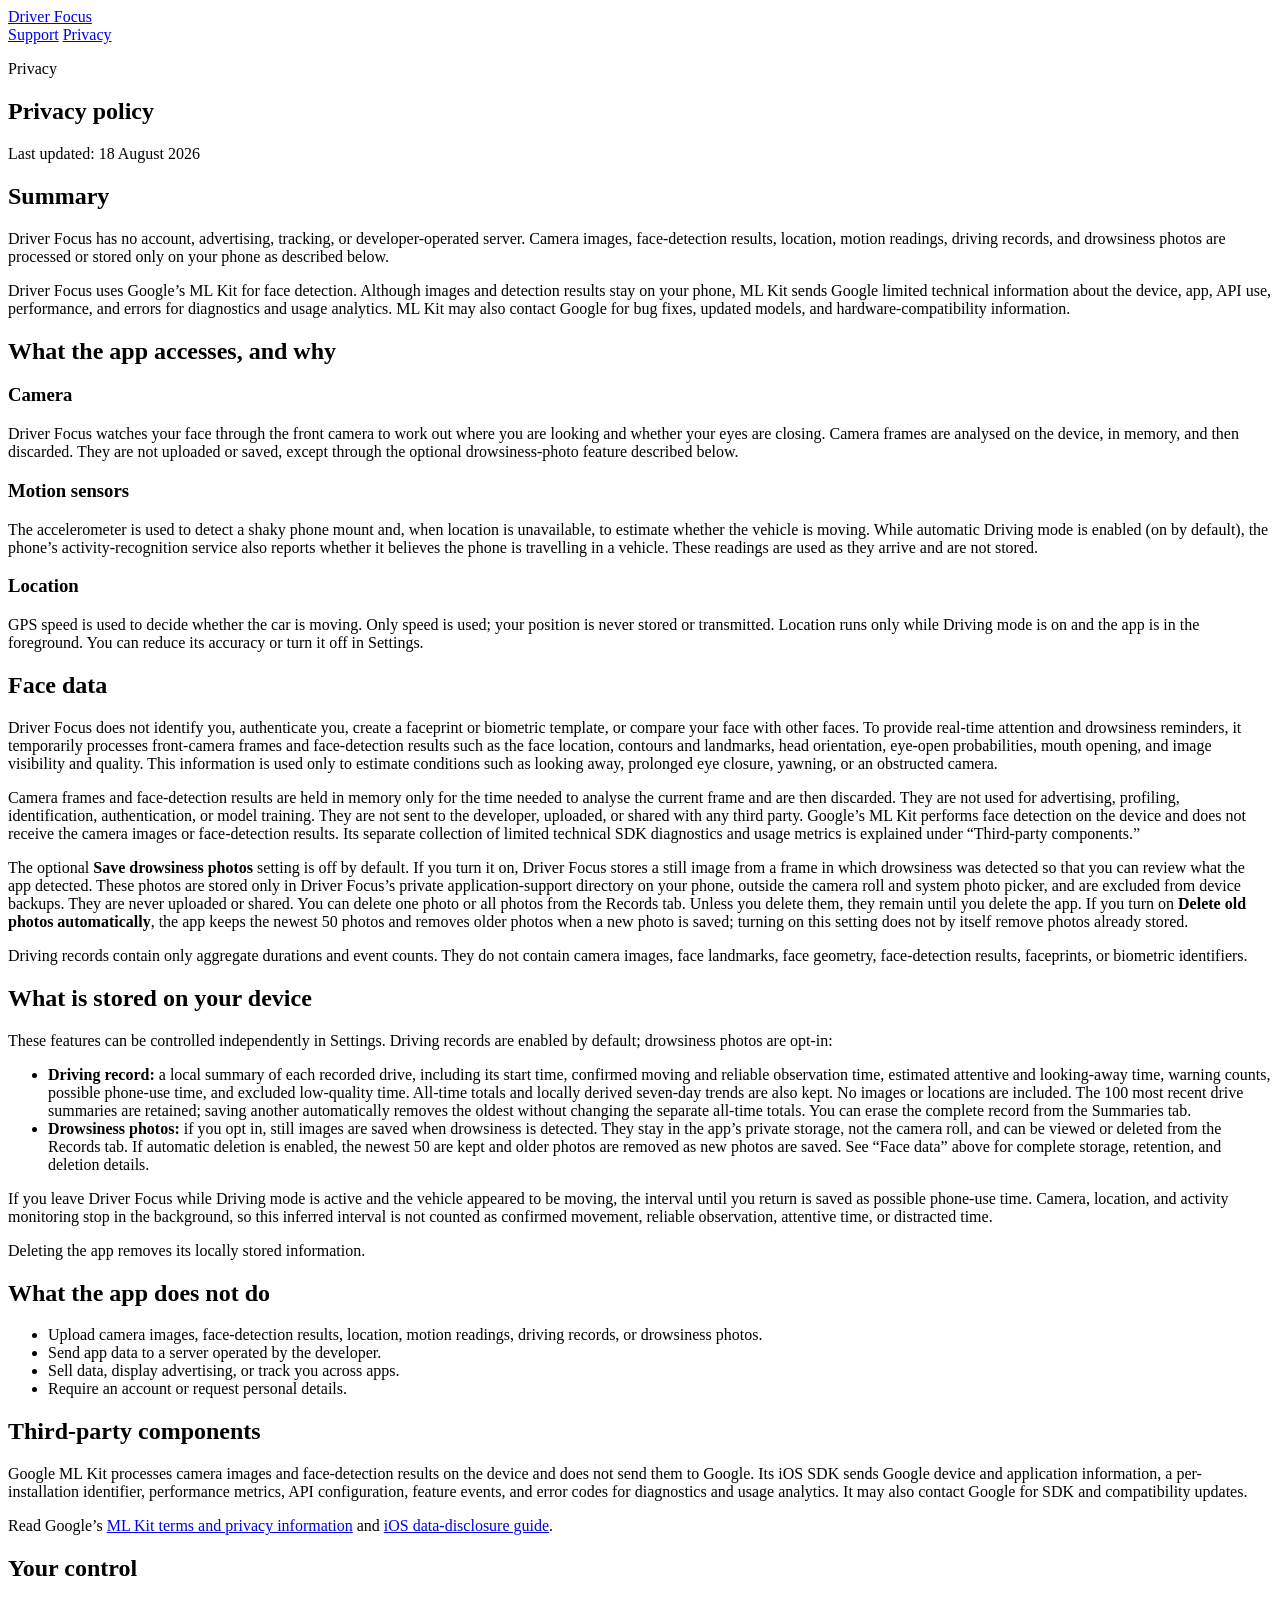
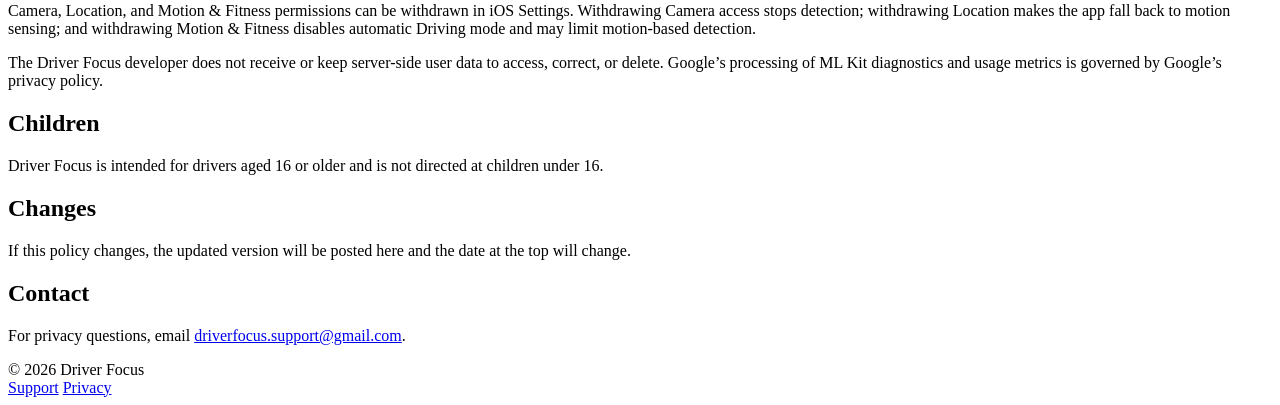
==== docs/privacy/index.html @ 236c4cf5 "update privacy policy" ====
<!doctype html>
<html lang="en">
  <head>
    <meta charset="utf-8">
    <meta name="viewport" content="width=device-width, initial-scale=1">
    <meta name="description" content="Privacy policy for Driver Focus.">
    <title>Privacy policy | Driver Focus</title>
    <link rel="icon" type="image/png" href="../assets/favicon-32.png">
    <link rel="apple-touch-icon" href="../assets/apple-touch-icon.png">
    <link rel="stylesheet" href="../assets/site.css">
  </head>
  <body>
    <header class="site-header">
      <nav class="nav shell" aria-label="Main navigation">
        <a class="brand" href="../">
          <span class="brand-mark" aria-hidden="true"></span>
          Driver Focus
        </a>
        <div class="nav-links">
          <a href="../support/">Support</a>
          <a href="./" aria-current="page">Privacy</a>
        </div>
      </nav>
    </header>
    <main class="shell">
      <article class="content">
        <p class="eyebrow">Privacy</p>
        <h1>Privacy policy</h1>
        <p class="meta">Last updated: 18 August 2026</p>

        <h2>Summary</h2>
        <p>
          Driver Focus has no account, advertising, tracking, or
          developer-operated server. Camera images, face-detection results,
          location, motion readings, driving records, and drowsiness photos are
          processed or stored only on your phone as described below.
        </p>
        <p>
          Driver Focus uses Google’s ML Kit for face detection. Although images
          and detection results stay on your phone, ML Kit sends Google limited
          technical information about the device, app, API use, performance,
          and errors for diagnostics and usage analytics. ML Kit may also
          contact Google for bug fixes, updated models, and
          hardware-compatibility information.
        </p>

        <h2>What the app accesses, and why</h2>
        <h3>Camera</h3>
        <p>
          Driver Focus watches your face through the front camera to work out
          where you are looking and whether your eyes are closing. Camera frames
          are analysed on the device, in memory, and then discarded. They are
          not uploaded or saved, except through the optional drowsiness-photo
          feature described below.
        </p>
        <h3>Motion sensors</h3>
        <p>
          The accelerometer is used to detect a shaky phone mount and, when
          location is unavailable, to estimate whether the vehicle is moving.
          While automatic Driving mode is enabled (on by default), the phone’s
          activity-recognition service also reports whether it believes the
          phone is travelling in a vehicle. These readings are used as they
          arrive and are not stored.
        </p>
        <h3>Location</h3>
        <p>
          GPS speed is used to decide whether the car is moving. Only speed is
          used; your position is never stored or transmitted. Location runs only
          while Driving mode is on and the app is in the foreground. You can
          reduce its accuracy or turn it off in Settings.
        </p>

        <h2>Face data</h2>
        <p>
          Driver Focus does not identify you, authenticate you, create a
          faceprint or biometric template, or compare your face with other
          faces. To provide real-time attention and drowsiness reminders, it
          temporarily processes front-camera frames and face-detection results
          such as the face location, contours and landmarks, head orientation,
          eye-open probabilities, mouth opening, and image visibility and
          quality. This information is used only to estimate conditions such
          as looking away, prolonged eye closure, yawning, or an obstructed
          camera.
        </p>
        <p>
          Camera frames and face-detection results are held in memory only for
          the time needed to analyse the current frame and are then discarded.
          They are not used for advertising, profiling, identification,
          authentication, or model training. They are not sent to the
          developer, uploaded, or shared with any third party. Google’s ML Kit
          performs face detection on the device and does not receive the camera
          images or face-detection results. Its separate collection of limited
          technical SDK diagnostics and usage metrics is explained under
          “Third-party components.”
        </p>
        <p>
          The optional <strong>Save drowsiness photos</strong> setting is off
          by default. If you turn it on, Driver Focus stores a still image from
          a frame in which drowsiness was detected so that you can review what
          the app detected. These photos are stored only in Driver Focus’s
          private application-support directory on your phone, outside the
          camera roll and system photo picker, and are excluded from device
          backups. They are never uploaded or shared. You can delete one photo
          or all photos from the Records tab. Unless you delete them, they
          remain until you delete the app. If you turn on <strong>Delete old
          photos automatically</strong>, the app keeps the newest 50 photos and
          removes older photos when a new photo is saved; turning on this
          setting does not by itself remove photos already stored.
        </p>
        <p>
          Driving records contain only aggregate durations and event counts.
          They do not contain camera images, face landmarks, face geometry,
          face-detection results, faceprints, or biometric identifiers.
        </p>

        <h2>What is stored on your device</h2>
        <p>
          These features can be controlled independently in Settings. Driving
          records are enabled by default; drowsiness photos are opt-in:
        </p>
        <ul>
          <li>
            <strong>Driving record:</strong> a local summary of each recorded
            drive, including its start time, confirmed moving and reliable
            observation time, estimated attentive and looking-away time,
            warning counts, possible phone-use time, and excluded low-quality
            time. All-time totals and locally derived seven-day trends are also
            kept. No images or locations are included. The 100 most recent
            drive summaries are retained; saving another automatically removes
            the oldest without changing the separate all-time totals. You can
            erase the complete record from the Summaries tab.
          </li>
          <li>
            <strong>Drowsiness photos:</strong> if you opt in, still images are
            saved when drowsiness is detected. They stay in the app’s private
            storage, not the camera roll, and can be viewed or deleted from the
            Records tab. If automatic deletion is enabled, the newest 50 are
            kept and older photos are removed as new photos are saved. See
            “Face data” above for complete storage, retention, and deletion
            details.
          </li>
        </ul>
        <p>
          If you leave Driver Focus while Driving mode is active and the
          vehicle appeared to be moving, the interval until you return is saved
          as possible phone-use time. Camera, location, and activity monitoring
          stop in the background, so this inferred interval is not counted as
          confirmed movement, reliable observation, attentive time, or
          distracted time.
        </p>
        <p>Deleting the app removes its locally stored information.</p>

        <h2>What the app does not do</h2>
        <ul>
          <li>
            Upload camera images, face-detection results, location, motion
            readings, driving records, or drowsiness photos.
          </li>
          <li>Send app data to a server operated by the developer.</li>
          <li>Sell data, display advertising, or track you across apps.</li>
          <li>Require an account or request personal details.</li>
        </ul>

        <h2>Third-party components</h2>
        <p>
          Google ML Kit processes camera images and face-detection results on
          the device and does not send them to Google. Its iOS SDK sends Google
          device and application information, a per-installation identifier,
          performance metrics, API configuration, feature events, and error
          codes for diagnostics and usage analytics. It may also contact Google
          for SDK and compatibility updates.
        </p>
        <p>
          Read Google’s
          <a href="https://developers.google.com/ml-kit/terms">ML Kit terms and privacy information</a>
          and
          <a href="https://developers.google.com/ml-kit/ios-data-disclosure">iOS data-disclosure guide</a>.
        </p>

        <h2>Your control</h2>
        <p>
          Camera, Location, and Motion &amp; Fitness permissions can be
          withdrawn in iOS Settings. Withdrawing Camera access stops detection;
          withdrawing Location makes the app fall back to motion sensing; and
          withdrawing Motion &amp; Fitness disables automatic Driving mode and
          may limit motion-based detection.
        </p>
        <p>
          The Driver Focus developer does not receive or keep server-side user
          data to access, correct, or delete. Google’s processing of ML Kit
          diagnostics and usage metrics is governed by Google’s privacy policy.
        </p>

        <h2>Children</h2>
        <p>
          Driver Focus is intended for drivers aged 16 or older and is not
          directed at children under 16.
        </p>

        <h2>Changes</h2>
        <p>
          If this policy changes, the updated version will be posted here and
          the date at the top will change.
        </p>

        <h2>Contact</h2>
        <p>
          For privacy questions, email
          <a href="mailto:driverfocus.support@gmail.com?subject=Driver%20Focus%20privacy">
            driverfocus.support@gmail.com</a>.
        </p>
      </article>
    </main>
    <footer class="page-footer">
      <div class="footer-row shell">
        <span>© 2026 Driver Focus</span>
        <div class="footer-links">
          <a href="../support/">Support</a>
          <a href="./">Privacy</a>
        </div>
      </div>
    </footer>
  </body>
</html>
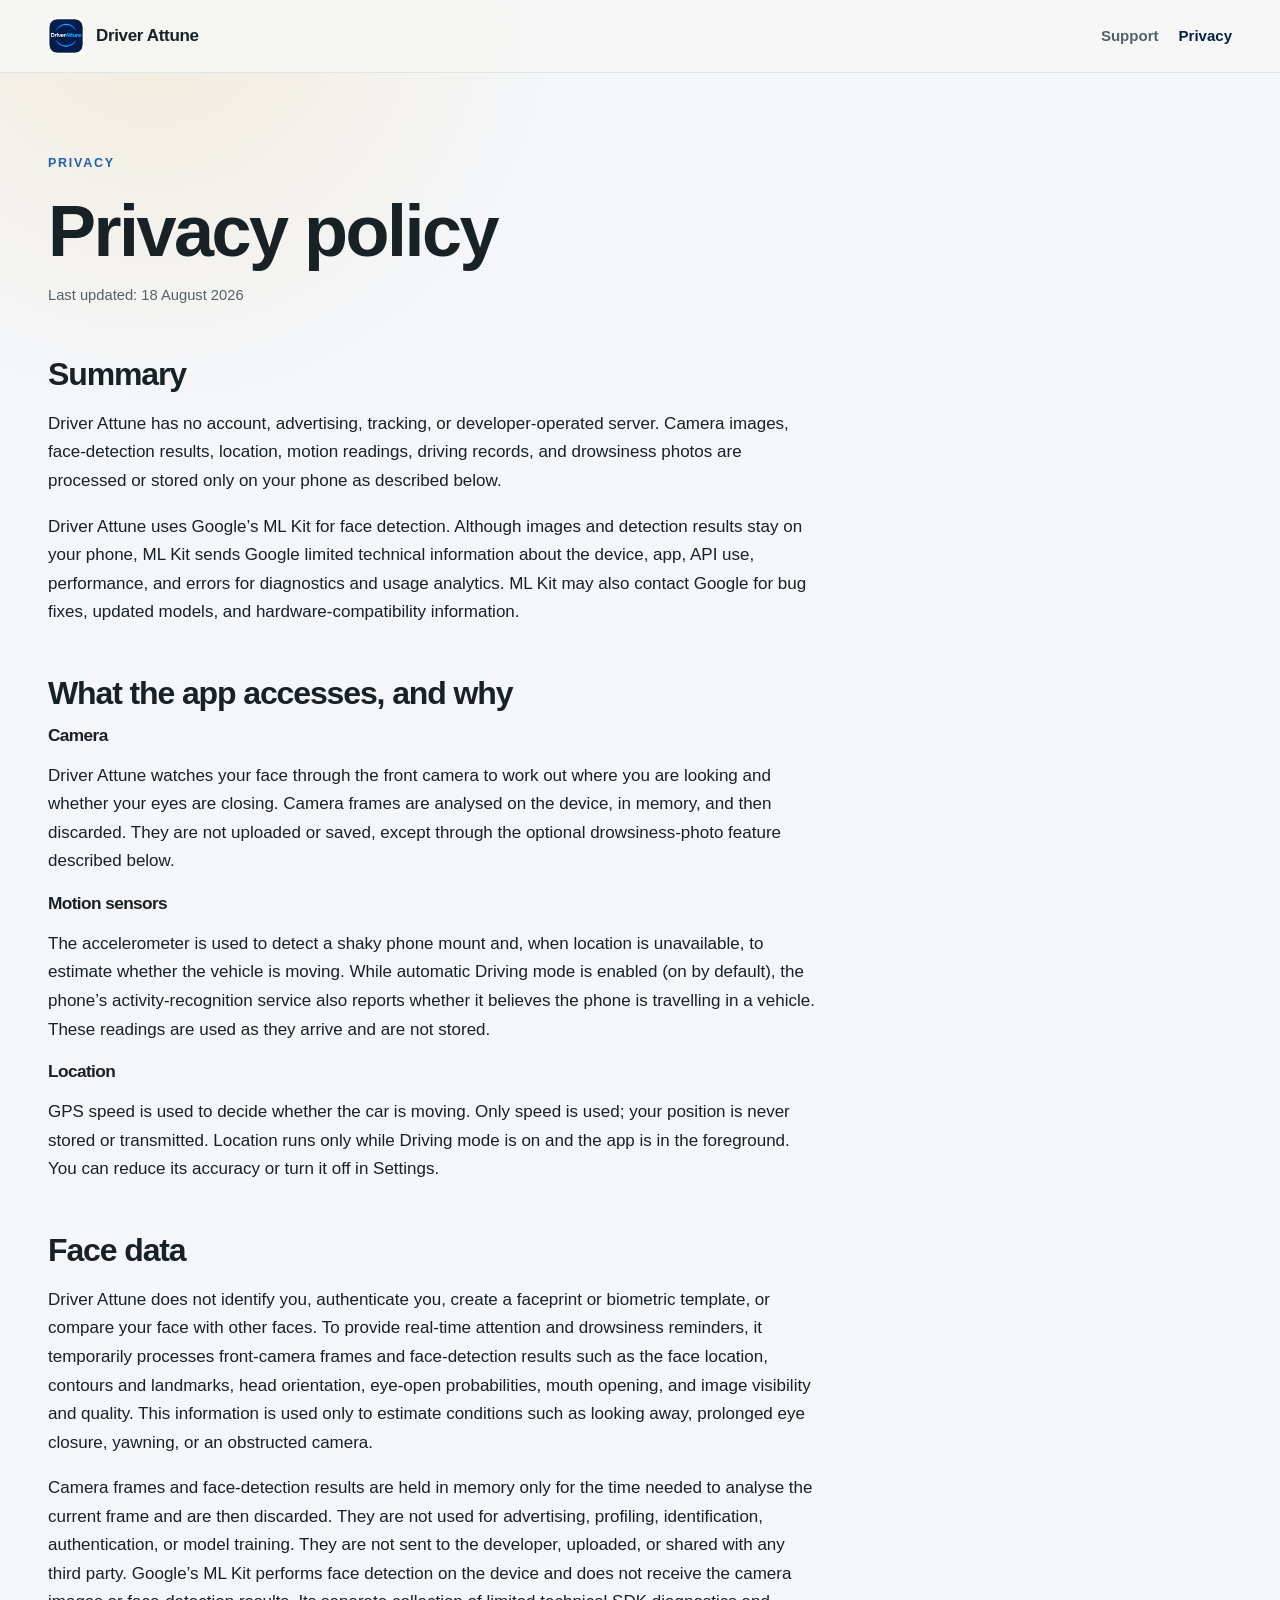
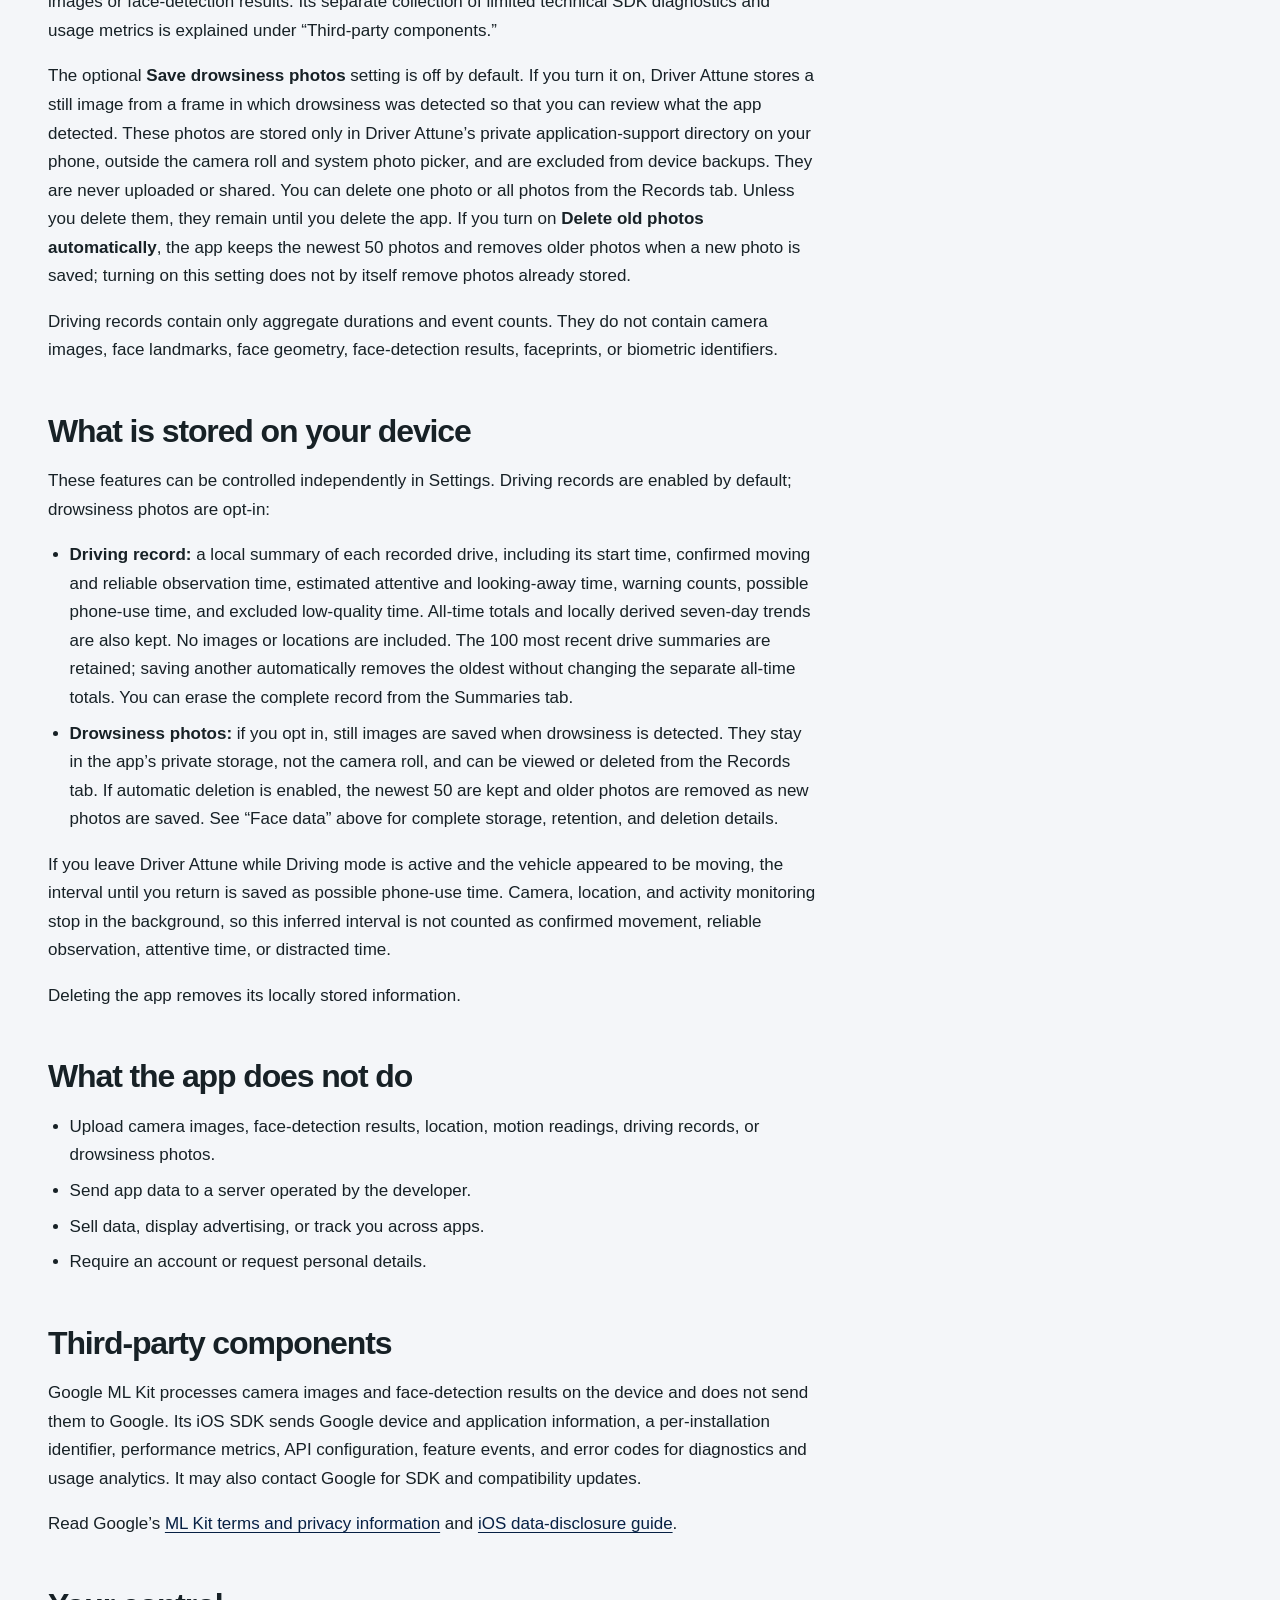
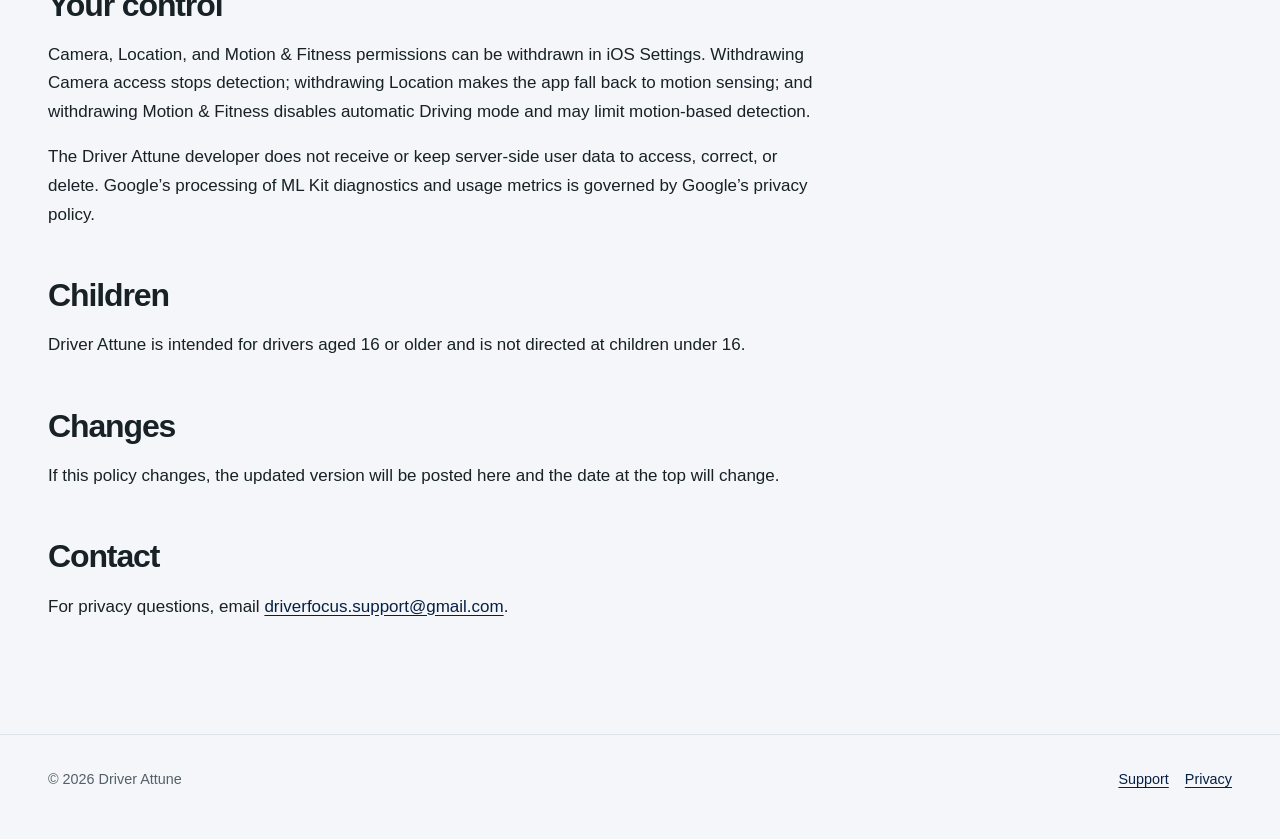
==== commit 92cf5a9d: "changed app name" ====
--- a/docs/privacy/index.html
+++ b/docs/privacy/index.html
@@ -3,8 +3,8 @@
   <head>
     <meta charset="utf-8">
     <meta name="viewport" content="width=device-width, initial-scale=1">
-    <meta name="description" content="Privacy policy for Driver Focus.">
-    <title>Privacy policy | Driver Focus</title>
+    <meta name="description" content="Privacy policy for Driver Attune.">
+    <title>Privacy policy | Driver Attune</title>
     <link rel="icon" type="image/png" href="../assets/favicon-32.png">
     <link rel="apple-touch-icon" href="../assets/apple-touch-icon.png">
     <link rel="stylesheet" href="../assets/site.css">
@@ -14,7 +14,7 @@
       <nav class="nav shell" aria-label="Main navigation">
         <a class="brand" href="../">
           <span class="brand-mark" aria-hidden="true"></span>
-          Driver Focus
+          Driver Attune
         </a>
         <div class="nav-links">
           <a href="../support/">Support</a>
@@ -30,13 +30,13 @@
 
         <h2>Summary</h2>
         <p>
-          Driver Focus has no account, advertising, tracking, or
+          Driver Attune has no account, advertising, tracking, or
           developer-operated server. Camera images, face-detection results,
           location, motion readings, driving records, and drowsiness photos are
           processed or stored only on your phone as described below.
         </p>
         <p>
-          Driver Focus uses Google’s ML Kit for face detection. Although images
+          Driver Attune uses Google’s ML Kit for face detection. Although images
           and detection results stay on your phone, ML Kit sends Google limited
           technical information about the device, app, API use, performance,
           and errors for diagnostics and usage analytics. ML Kit may also
@@ -47,7 +47,7 @@
         <h2>What the app accesses, and why</h2>
         <h3>Camera</h3>
         <p>
-          Driver Focus watches your face through the front camera to work out
+          Driver Attune watches your face through the front camera to work out
           where you are looking and whether your eyes are closing. Camera frames
           are analysed on the device, in memory, and then discarded. They are
           not uploaded or saved, except through the optional drowsiness-photo
@@ -72,7 +72,7 @@
 
         <h2>Face data</h2>
         <p>
-          Driver Focus does not identify you, authenticate you, create a
+          Driver Attune does not identify you, authenticate you, create a
           faceprint or biometric template, or compare your face with other
           faces. To provide real-time attention and drowsiness reminders, it
           temporarily processes front-camera frames and face-detection results
@@ -95,9 +95,9 @@
         </p>
         <p>
           The optional <strong>Save drowsiness photos</strong> setting is off
-          by default. If you turn it on, Driver Focus stores a still image from
+          by default. If you turn it on, Driver Attune stores a still image from
           a frame in which drowsiness was detected so that you can review what
-          the app detected. These photos are stored only in Driver Focus’s
+          the app detected. These photos are stored only in Driver Attune’s
           private application-support directory on your phone, outside the
           camera roll and system photo picker, and are excluded from device
           backups. They are never uploaded or shared. You can delete one photo
@@ -141,7 +141,7 @@
           </li>
         </ul>
         <p>
-          If you leave Driver Focus while Driving mode is active and the
+          If you leave Driver Attune while Driving mode is active and the
           vehicle appeared to be moving, the interval until you return is saved
           as possible phone-use time. Camera, location, and activity monitoring
           stop in the background, so this inferred interval is not counted as
@@ -186,14 +186,14 @@
           may limit motion-based detection.
         </p>
         <p>
-          The Driver Focus developer does not receive or keep server-side user
+          The Driver Attune developer does not receive or keep server-side user
           data to access, correct, or delete. Google’s processing of ML Kit
           diagnostics and usage metrics is governed by Google’s privacy policy.
         </p>
 
         <h2>Children</h2>
         <p>
-          Driver Focus is intended for drivers aged 16 or older and is not
+          Driver Attune is intended for drivers aged 16 or older and is not
           directed at children under 16.
         </p>
 
@@ -206,14 +206,14 @@
         <h2>Contact</h2>
         <p>
           For privacy questions, email
-          <a href="mailto:driverfocus.support@gmail.com?subject=Driver%20Focus%20privacy">
+          <a href="mailto:driverfocus.support@gmail.com?subject=Driver%20Attune%20privacy">
             driverfocus.support@gmail.com</a>.
         </p>
       </article>
     </main>
     <footer class="page-footer">
       <div class="footer-row shell">
-        <span>© 2026 Driver Focus</span>
+        <span>© 2026 Driver Attune</span>
         <div class="footer-links">
           <a href="../support/">Support</a>
           <a href="./">Privacy</a>
--- a/docs/assets/site.css
+++ b/docs/assets/site.css
@@ -0,0 +1,347 @@
+:root {
+  color-scheme: light;
+  --ink: #172126;
+  --muted: #536168;
+  --paper: #f4f6f9;
+  --surface: #ffffff;
+  --line: #dde3ea;
+  /* Taken from the app icon: #062044 is its background, #2989f1 its wordmark.
+     The wordmark blue is darkened for text because at full strength it only
+     reaches 3.5:1 against white, short of the 4.5:1 needed to read well. */
+  --blue: #1d62ad;
+  --blue-dark: #062044;
+  --blue-soft: #e8eef8;
+  --amber: #f2bd57;
+  --shadow: 0 18px 50px rgba(6, 32, 68, 0.09);
+}
+
+* {
+  box-sizing: border-box;
+}
+
+html {
+  scroll-behavior: smooth;
+}
+
+body {
+  margin: 0;
+  background:
+    radial-gradient(circle at 12% 0%, rgba(242, 189, 87, 0.18), transparent 25rem),
+    var(--paper);
+  color: var(--ink);
+  font-family: Inter, ui-sans-serif, -apple-system, BlinkMacSystemFont, "Segoe UI",
+    sans-serif;
+  font-size: 17px;
+  line-height: 1.68;
+}
+
+a {
+  color: var(--blue-dark);
+  text-underline-offset: 0.18em;
+}
+
+a:hover {
+  color: var(--blue);
+}
+
+.shell {
+  width: min(100% - 2rem, 74rem);
+  margin-inline: auto;
+}
+
+.site-header {
+  border-bottom: 1px solid rgba(220, 227, 223, 0.8);
+  background: rgba(245, 247, 244, 0.9);
+  backdrop-filter: blur(12px);
+  position: sticky;
+  top: 0;
+  z-index: 10;
+}
+
+.nav {
+  min-height: 4.5rem;
+  display: flex;
+  align-items: center;
+  justify-content: space-between;
+  gap: 1.5rem;
+}
+
+.brand {
+  display: inline-flex;
+  align-items: center;
+  gap: 0.75rem;
+  color: var(--ink);
+  font-weight: 750;
+  letter-spacing: -0.02em;
+  text-decoration: none;
+}
+
+.brand-mark {
+  width: 2.25rem;
+  aspect-ratio: 1;
+  /* The app's own icon, with the corners rounded here because the web applies
+     no mask of its own. The url is resolved against this stylesheet, so every
+     page picks it up whatever depth it sits at. */
+  background: url("driver-attune-mark.png") center / contain no-repeat;
+}
+
+.nav-links {
+  display: flex;
+  align-items: center;
+  gap: 1.25rem;
+  font-size: 0.94rem;
+}
+
+.nav-links a {
+  color: var(--muted);
+  font-weight: 650;
+  text-decoration: none;
+}
+
+.nav-links a[aria-current="page"],
+.nav-links a:hover {
+  color: var(--blue-dark);
+}
+
+main {
+  padding: 5rem 0 6rem;
+}
+
+.hero {
+  display: grid;
+  grid-template-columns: minmax(0, 1.35fr) minmax(17rem, 0.65fr);
+  align-items: center;
+  gap: clamp(2rem, 6vw, 6rem);
+  min-height: 31rem;
+}
+
+.eyebrow {
+  margin: 0 0 1rem;
+  color: var(--blue);
+  font-size: 0.78rem;
+  font-weight: 800;
+  letter-spacing: 0.14em;
+  text-transform: uppercase;
+}
+
+h1,
+h2,
+h3 {
+  line-height: 1.16;
+  letter-spacing: -0.035em;
+}
+
+h1 {
+  max-width: 14ch;
+  margin: 0;
+  font-size: clamp(2.8rem, 7vw, 5.6rem);
+}
+
+h2 {
+  margin: 3rem 0 0.8rem;
+  font-size: clamp(1.45rem, 3vw, 2rem);
+}
+
+h3 {
+  margin: 0 0 0.45rem;
+  font-size: 1.08rem;
+}
+
+.lede {
+  max-width: 42rem;
+  margin: 1.5rem 0 0;
+  color: var(--muted);
+  font-size: clamp(1.05rem, 2vw, 1.28rem);
+}
+
+.actions {
+  display: flex;
+  flex-wrap: wrap;
+  gap: 0.8rem;
+  margin-top: 2rem;
+}
+
+.button {
+  display: inline-flex;
+  align-items: center;
+  justify-content: center;
+  min-height: 3rem;
+  padding: 0.65rem 1.05rem;
+  border: 1px solid var(--blue-dark);
+  border-radius: 0.75rem;
+  background: var(--blue-dark);
+  color: white;
+  font-weight: 720;
+  text-decoration: none;
+}
+
+.button.secondary {
+  background: transparent;
+  color: var(--blue-dark);
+}
+
+.signal-card {
+  position: relative;
+  overflow: hidden;
+  min-height: 22rem;
+  padding: 2rem;
+  border-radius: 2rem;
+  background: var(--blue-dark);
+  color: white;
+  box-shadow: var(--shadow);
+}
+
+.signal-card::after {
+  content: "";
+  position: absolute;
+  width: 18rem;
+  height: 18rem;
+  right: -7rem;
+  bottom: -8rem;
+  border: 2.8rem solid rgba(255, 255, 255, 0.1);
+  border-radius: 50%;
+}
+
+.signal-label {
+  color: rgba(255, 255, 255, 0.72);
+  font-size: 0.78rem;
+  font-weight: 800;
+  letter-spacing: 0.14em;
+  text-transform: uppercase;
+}
+
+.signal-status {
+  margin-top: 3rem;
+  font-size: 2.5rem;
+  font-weight: 780;
+  letter-spacing: -0.04em;
+}
+
+.signal-line {
+  width: 3.5rem;
+  height: 0.45rem;
+  margin-top: 1rem;
+  border-radius: 1rem;
+  background: var(--amber);
+}
+
+.signal-copy {
+  position: relative;
+  z-index: 1;
+  max-width: 16rem;
+  margin-top: 2rem;
+  color: rgba(255, 255, 255, 0.78);
+}
+
+.content {
+  width: min(100%, 48rem);
+}
+
+.content h1 {
+  max-width: 18ch;
+  font-size: clamp(2.5rem, 6vw, 4.5rem);
+}
+
+.meta {
+  margin: 0.6rem 0 2.2rem;
+  color: var(--muted);
+  font-size: 0.92rem;
+}
+
+.notice,
+.contact-card,
+.faq-item {
+  padding: 1.25rem 1.4rem;
+  border: 1px solid var(--line);
+  border-radius: 1rem;
+  background: var(--surface);
+}
+
+.notice {
+  margin: 2rem 0;
+  border-left: 0.35rem solid var(--amber);
+}
+
+.contact-card {
+  margin: 2rem 0 2.5rem;
+  box-shadow: var(--shadow);
+}
+
+.contact-card p {
+  margin: 0.4rem 0 0;
+}
+
+.faq {
+  display: grid;
+  gap: 0.85rem;
+  margin-top: 1.25rem;
+}
+
+.faq-item p {
+  margin: 0;
+  color: var(--muted);
+}
+
+ul,
+ol {
+  padding-left: 1.35rem;
+}
+
+li + li {
+  margin-top: 0.45rem;
+}
+
+.page-footer {
+  padding: 2rem 0 3rem;
+  border-top: 1px solid var(--line);
+  color: var(--muted);
+  font-size: 0.9rem;
+}
+
+.footer-row {
+  display: flex;
+  justify-content: space-between;
+  gap: 1.5rem;
+}
+
+.footer-links {
+  display: flex;
+  gap: 1rem;
+}
+
+@media (max-width: 720px) {
+  body {
+    font-size: 16px;
+  }
+
+  .nav {
+    min-height: 4rem;
+  }
+
+  .nav-links {
+    gap: 0.75rem;
+  }
+
+  main {
+    padding-top: 3rem;
+  }
+
+  .hero {
+    grid-template-columns: 1fr;
+    min-height: auto;
+  }
+
+  .signal-card {
+    min-height: 18rem;
+  }
+
+  .footer-row {
+    flex-direction: column;
+  }
+}
+
+@media (prefers-reduced-motion: reduce) {
+  html {
+    scroll-behavior: auto;
+  }
+}
